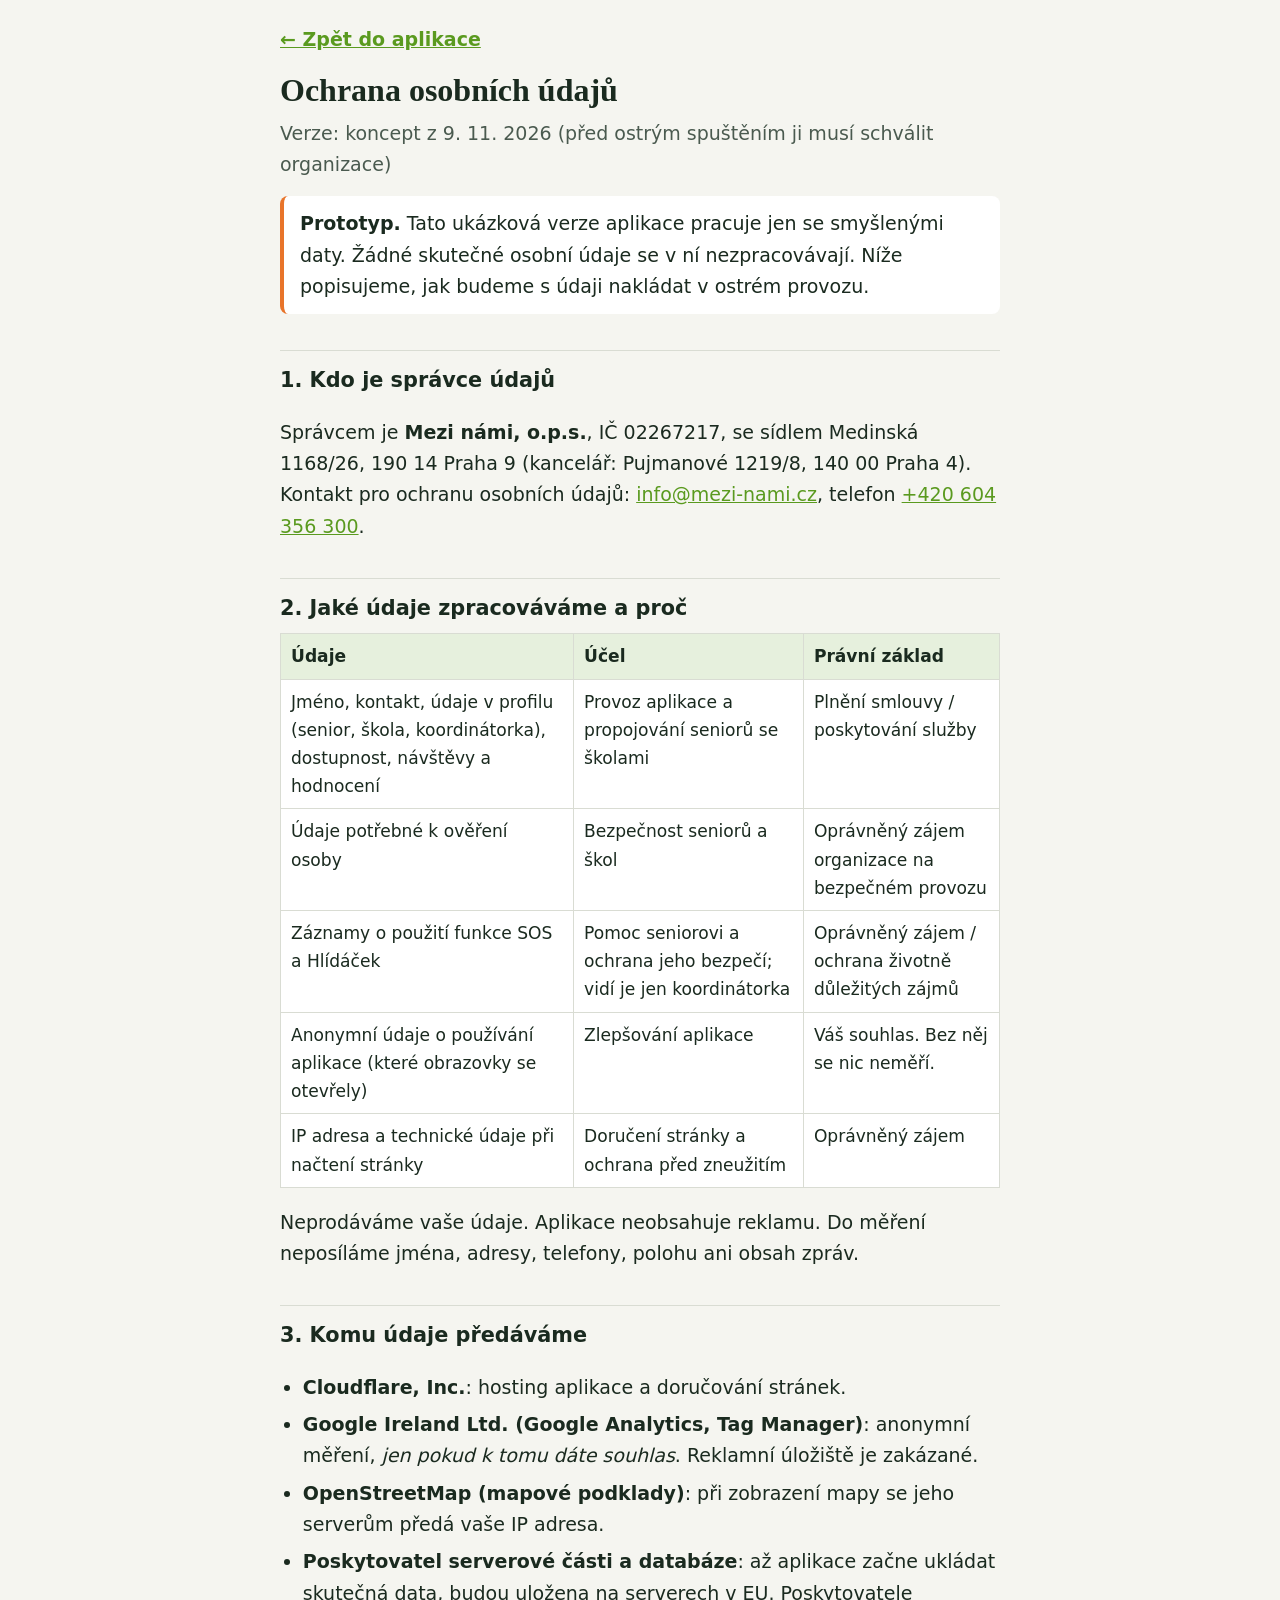
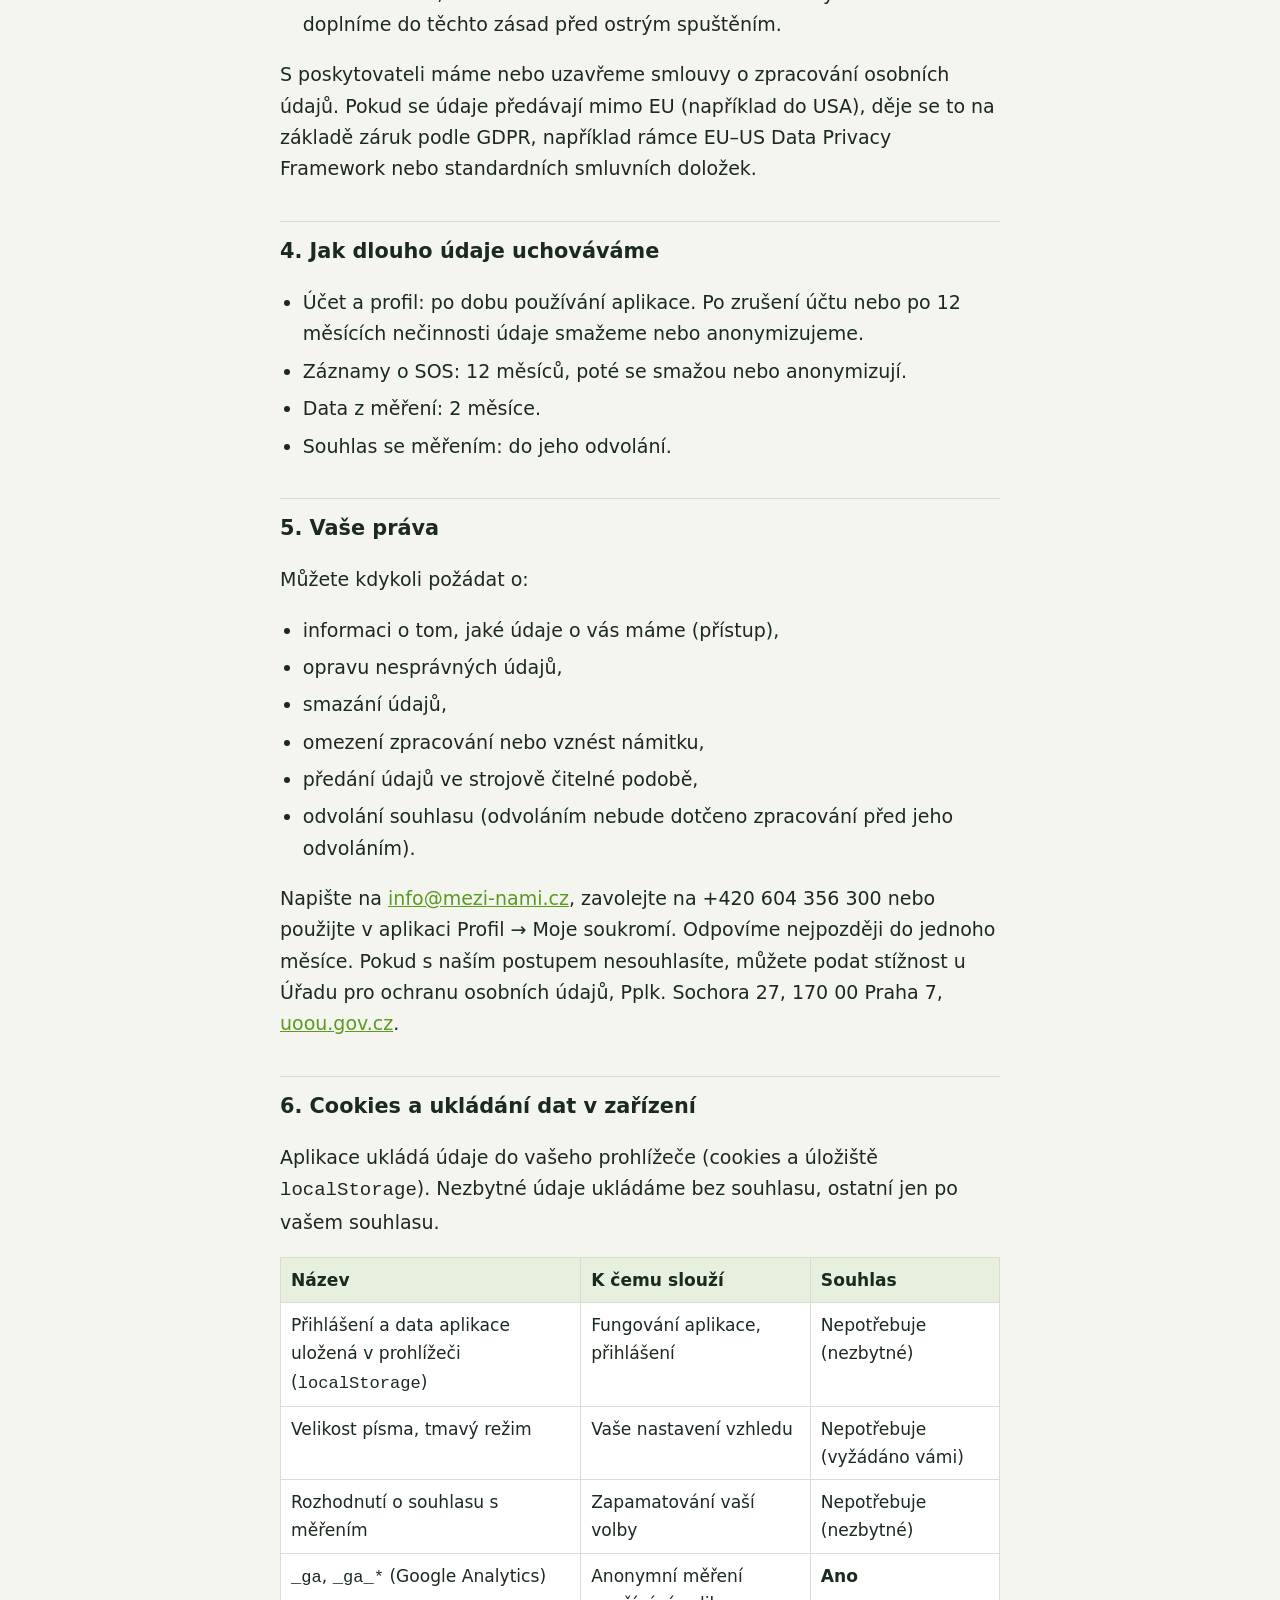
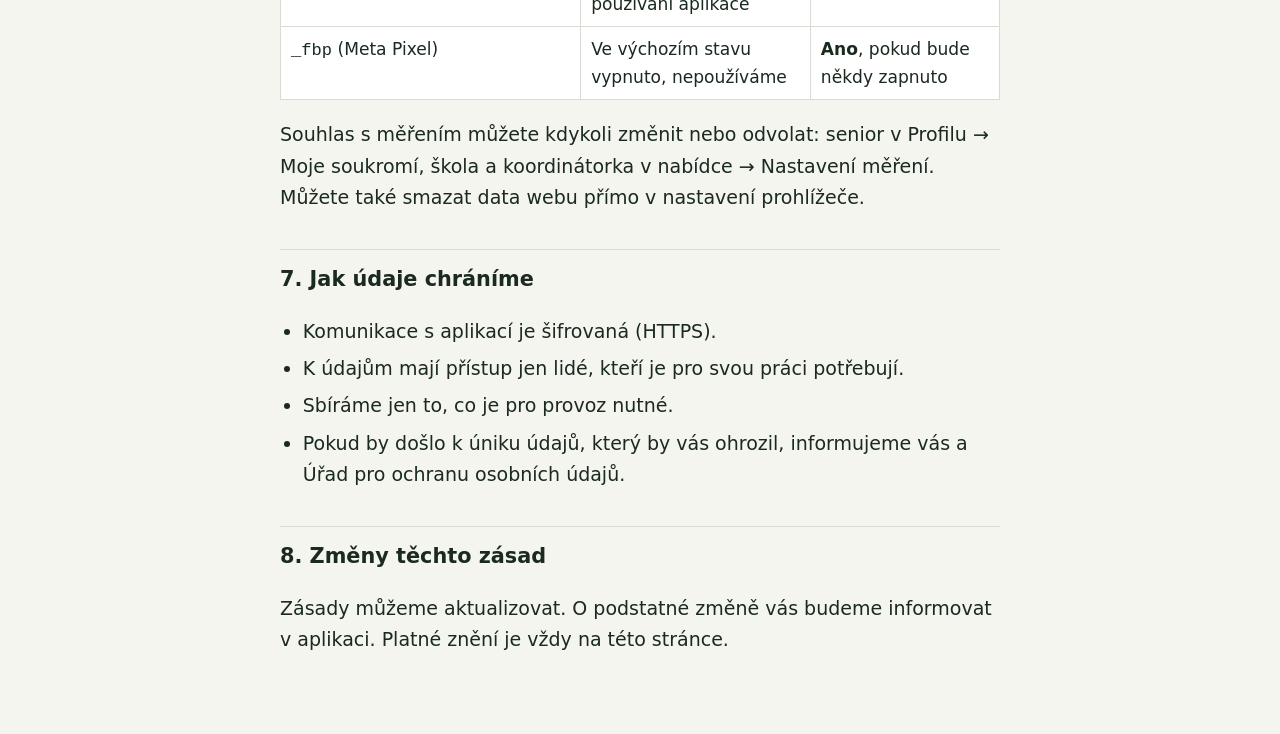
==== privacy.html @ a3307527 "Add files via upload Přidány zásady ochrany osobních údajů a bezpečnostní hlavičky" ====
<!DOCTYPE html>
<html lang="cs">
<head>
<meta charset="utf-8">
<meta name="viewport" content="width=device-width, initial-scale=1">
<title>Ochrana osobních údajů – Mezi námi</title>
<meta name="robots" content="noindex">
<style>
  :root {
    --bg: #f5f5f0; --card: #ffffff; --text: #1a2a1f; --muted: #4a5a4f;
    --green: #5a9a1f; --orange: #e8742a; --line: #d9dcd3;
  }
  @media (prefers-color-scheme: dark) {
    :root { --bg: #16221a; --card: #1f2e24; --text: #f2f3ec; --muted: #b8c2b5; --line: #35463a; }
  }
  * { box-sizing: border-box; }
  body {
    margin: 0; background: var(--bg); color: var(--text);
    font: 19px/1.65 system-ui, -apple-system, "Segoe UI", Roboto, Arial, sans-serif;
  }
  main { max-width: 760px; margin: 0 auto; padding: 24px 20px 64px; }
  a { color: var(--green); }
  .back { display: inline-block; margin-bottom: 16px; font-weight: 600; }
  h1 { font-family: Georgia, "Times New Roman", serif; font-size: 2rem; line-height: 1.2; margin: 0 0 8px; }
  h2 { font-size: 1.3rem; margin: 36px 0 8px; padding-top: 12px; border-top: 1px solid var(--line); }
  .lead { color: var(--muted); margin: 0 0 16px; }
  .note {
    background: var(--card); border-left: 4px solid var(--orange);
    padding: 12px 16px; border-radius: 8px; margin: 16px 0;
  }
  ul { padding-left: 1.2em; }
  li { margin: 6px 0; }
  .table-wrap { overflow-x: auto; }
  table { border-collapse: collapse; width: 100%; background: var(--card); font-size: 0.9em; }
  th, td { border: 1px solid var(--line); padding: 8px 10px; text-align: left; vertical-align: top; }
  th { background: rgba(90, 154, 31, 0.15); }
  button.linkish {
    font: inherit; font-weight: 600; background: var(--green); color: #fff;
    border: 0; border-radius: 10px; padding: 12px 18px; cursor: pointer; min-height: 48px;
  }
</style>
</head>
<body>
<main>
  <a class="back" href="./">← Zpět do aplikace</a>

  <h1>Ochrana osobních údajů</h1>
  <p class="lead">Verze: koncept z 9. 11. 2026 (před ostrým spuštěním ji musí schválit organizace)</p>

  <div class="note">
    <strong>Prototyp.</strong> Tato ukázková verze aplikace pracuje jen se smyšlenými daty.
    Žádné skutečné osobní údaje se v ní nezpracovávají. Níže popisujeme, jak budeme s údaji
    nakládat v ostrém provozu.
  </div>

  <h2>1. Kdo je správce údajů</h2>
  <p>
    Správcem je <strong>Mezi námi, o.p.s.</strong>, IČ 02267217, se sídlem Medinská 1168/26, 190 14 Praha 9
    (kancelář: Pujmanové 1219/8, 140 00 Praha 4).<br>
    Kontakt pro ochranu osobních údajů: <a href="mailto:info@mezi-nami.cz">info@mezi-nami.cz</a>,
    telefon <a href="tel:+420604356300">+420 604 356 300</a>.
  </p>

  <h2>2. Jaké údaje zpracováváme a proč</h2>
  <div class="table-wrap">
  <table>
    <thead><tr><th>Údaje</th><th>Účel</th><th>Právní základ</th></tr></thead>
    <tbody>
      <tr>
        <td>Jméno, kontakt, údaje v profilu (senior, škola, koordinátorka), dostupnost, návštěvy a hodnocení</td>
        <td>Provoz aplikace a propojování seniorů se školami</td>
        <td>Plnění smlouvy / poskytování služby</td>
      </tr>
      <tr>
        <td>Údaje potřebné k ověření osoby</td>
        <td>Bezpečnost seniorů a škol</td>
        <td>Oprávněný zájem organizace na bezpečném provozu</td>
      </tr>
      <tr>
        <td>Záznamy o použití funkce SOS a Hlídáček</td>
        <td>Pomoc seniorovi a ochrana jeho bezpečí; vidí je jen koordinátorka</td>
        <td>Oprávněný zájem / ochrana životně důležitých zájmů</td>
      </tr>
      <tr>
        <td>Anonymní údaje o používání aplikace (které obrazovky se otevřely)</td>
        <td>Zlepšování aplikace</td>
        <td>Váš souhlas. Bez něj se nic neměří.</td>
      </tr>
      <tr>
        <td>IP adresa a technické údaje při načtení stránky</td>
        <td>Doručení stránky a ochrana před zneužitím</td>
        <td>Oprávněný zájem</td>
      </tr>
    </tbody>
  </table>
  </div>
  <p>
    Neprodáváme vaše údaje. Aplikace neobsahuje reklamu. Do měření neposíláme jména, adresy,
    telefony, polohu ani obsah zpráv.
  </p>

  <h2>3. Komu údaje předáváme</h2>
  <ul>
    <li><strong>Cloudflare, Inc.</strong>: hosting aplikace a doručování stránek.</li>
    <li><strong>Google Ireland Ltd. (Google Analytics, Tag Manager)</strong>: anonymní měření, <em>jen pokud k tomu dáte souhlas</em>. Reklamní úložiště je zakázané.</li>
    <li><strong>OpenStreetMap (mapové podklady)</strong>: při zobrazení mapy se jeho serverům předá vaše IP adresa.</li>
    <li><strong>Poskytovatel serverové části a databáze</strong>: až aplikace začne ukládat skutečná data, budou uložena na serverech v EU. Poskytovatele doplníme do těchto zásad před ostrým spuštěním.</li>
  </ul>
  <p>
    S poskytovateli máme nebo uzavřeme smlouvy o zpracování osobních údajů. Pokud se údaje
    předávají mimo EU (například do USA), děje se to na základě záruk podle GDPR, například
    rámce EU–US Data Privacy Framework nebo standardních smluvních doložek.
  </p>

  <h2>4. Jak dlouho údaje uchováváme</h2>
  <ul>
    <li>Účet a profil: po dobu používání aplikace. Po zrušení účtu nebo po 12 měsících nečinnosti údaje smažeme nebo anonymizujeme.</li>
    <li>Záznamy o SOS: 12 měsíců, poté se smažou nebo anonymizují.</li>
    <li>Data z měření: 2 měsíce.</li>
    <li>Souhlas se měřením: do jeho odvolání.</li>
  </ul>

  <h2>5. Vaše práva</h2>
  <p>Můžete kdykoli požádat o:</p>
  <ul>
    <li>informaci o tom, jaké údaje o vás máme (přístup),</li>
    <li>opravu nesprávných údajů,</li>
    <li>smazání údajů,</li>
    <li>omezení zpracování nebo vznést námitku,</li>
    <li>předání údajů ve strojově čitelné podobě,</li>
    <li>odvolání souhlasu (odvoláním nebude dotčeno zpracování před jeho odvoláním).</li>
  </ul>
  <p>
    Napište na <a href="mailto:info@mezi-nami.cz">info@mezi-nami.cz</a>, zavolejte na +420 604 356 300 nebo použijte v aplikaci Profil → Moje soukromí.
    Odpovíme nejpozději do jednoho měsíce. Pokud s naším postupem nesouhlasíte, můžete podat
    stížnost u Úřadu pro ochranu osobních údajů, Pplk. Sochora 27, 170 00 Praha 7,
    <a href="https://uoou.gov.cz" rel="noopener">uoou.gov.cz</a>.
  </p>

  <h2>6. Cookies a ukládání dat v zařízení</h2>
  <p>
    Aplikace ukládá údaje do vašeho prohlížeče (cookies a úložiště <code>localStorage</code>).
    Nezbytné údaje ukládáme bez souhlasu, ostatní jen po vašem souhlasu.
  </p>
  <div class="table-wrap">
  <table>
    <thead><tr><th>Název</th><th>K čemu slouží</th><th>Souhlas</th></tr></thead>
    <tbody>
      <tr>
        <td>Přihlášení a data aplikace uložená v prohlížeči (<code>localStorage</code>)</td>
        <td>Fungování aplikace, přihlášení</td>
        <td>Nepotřebuje (nezbytné)</td>
      </tr>
      <tr>
        <td>Velikost písma, tmavý režim</td>
        <td>Vaše nastavení vzhledu</td>
        <td>Nepotřebuje (vyžádáno vámi)</td>
      </tr>
      <tr>
        <td>Rozhodnutí o souhlasu s měřením</td>
        <td>Zapamatování vaší volby</td>
        <td>Nepotřebuje (nezbytné)</td>
      </tr>
      <tr>
        <td><code>_ga</code>, <code>_ga_*</code> (Google Analytics)</td>
        <td>Anonymní měření používání aplikace</td>
        <td><strong>Ano</strong></td>
      </tr>
      <tr>
        <td><code>_fbp</code> (Meta Pixel)</td>
        <td>Ve výchozím stavu vypnuto, nepoužíváme</td>
        <td><strong>Ano</strong>, pokud bude někdy zapnuto</td>
      </tr>
    </tbody>
  </table>
  </div>
  <p>
    Souhlas s měřením můžete kdykoli změnit nebo odvolat: senior v Profilu → Moje soukromí,
    škola a koordinátorka v nabídce → Nastavení měření. Můžete také smazat data webu přímo
    v nastavení prohlížeče.
  </p>

  <h2>7. Jak údaje chráníme</h2>
  <ul>
    <li>Komunikace s aplikací je šifrovaná (HTTPS).</li>
    <li>K údajům mají přístup jen lidé, kteří je pro svou práci potřebují.</li>
    <li>Sbíráme jen to, co je pro provoz nutné.</li>
    <li>Pokud by došlo k úniku údajů, který by vás ohrozil, informujeme vás a Úřad pro ochranu osobních údajů.</li>
  </ul>

  <h2>8. Změny těchto zásad</h2>
  <p>Zásady můžeme aktualizovat. O podstatné změně vás budeme informovat v aplikaci. Platné znění je vždy na této stránce.</p>
</main>
</body>
</html>
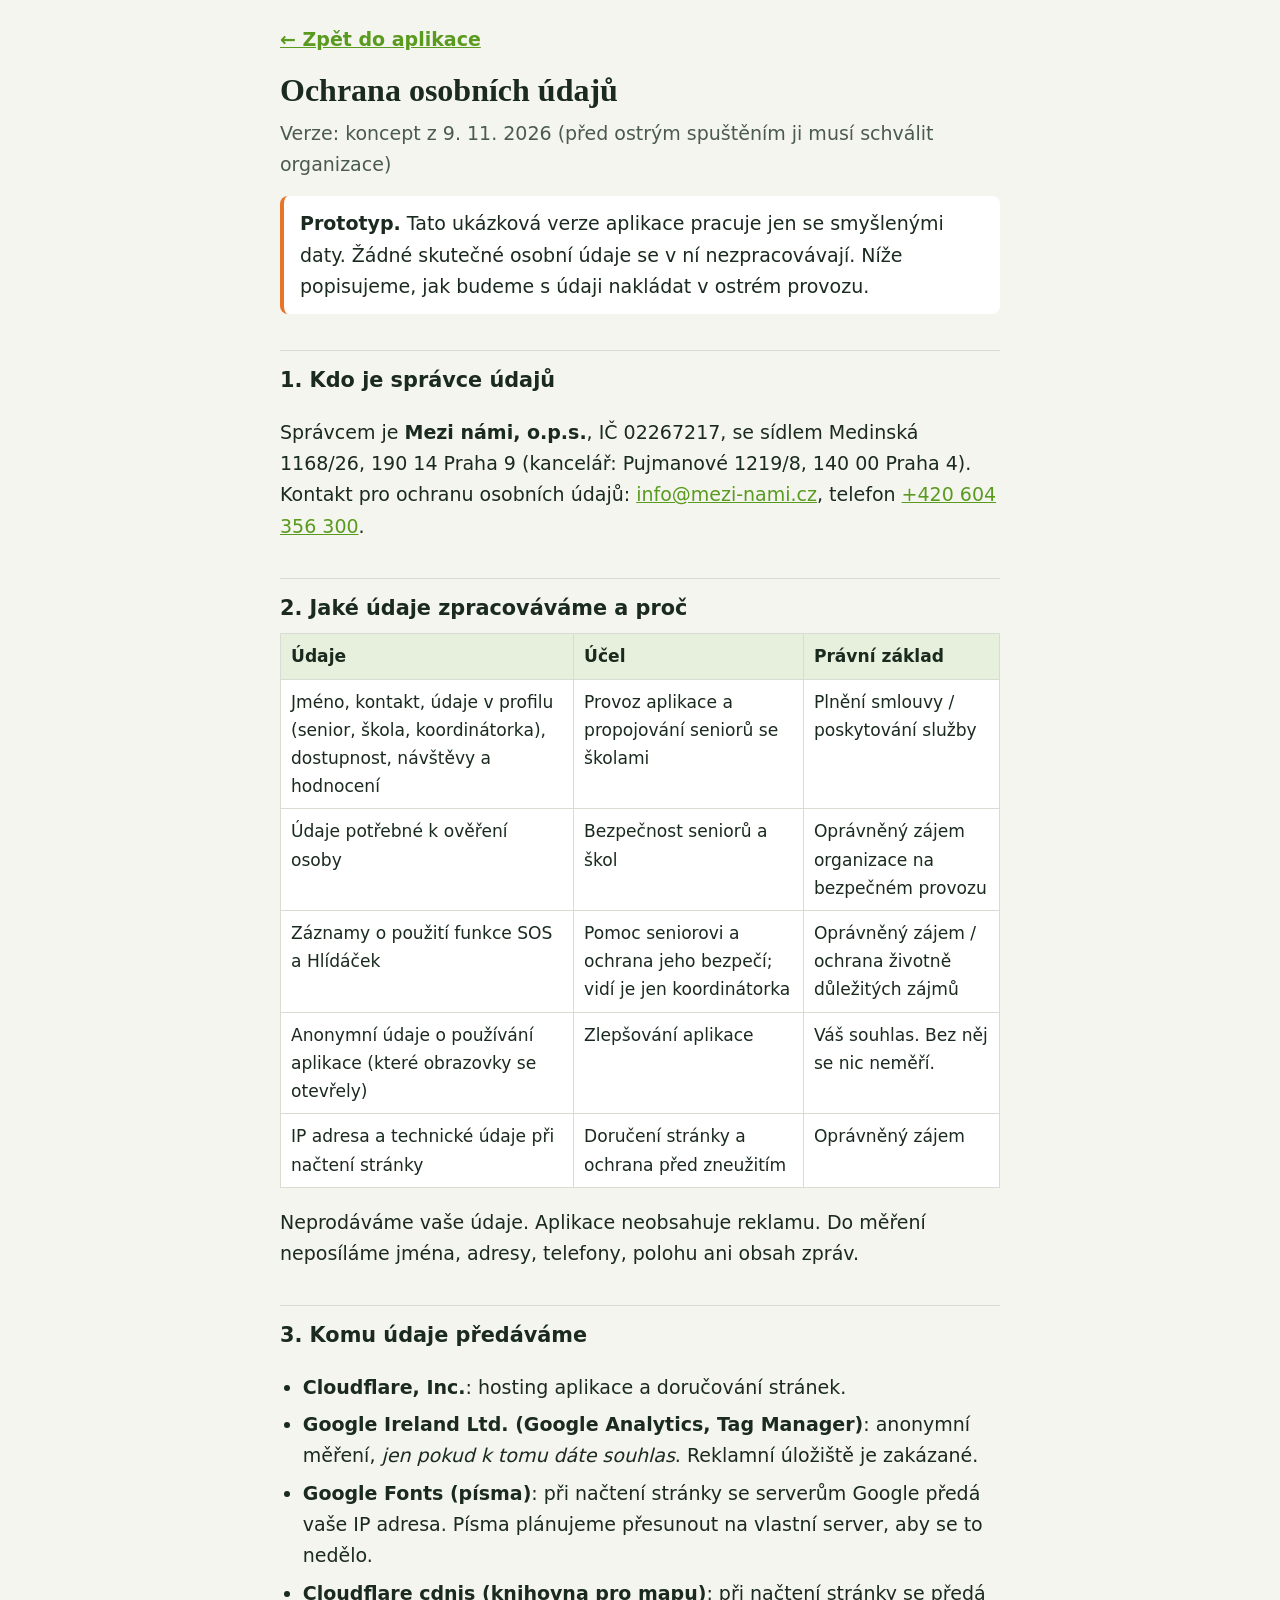
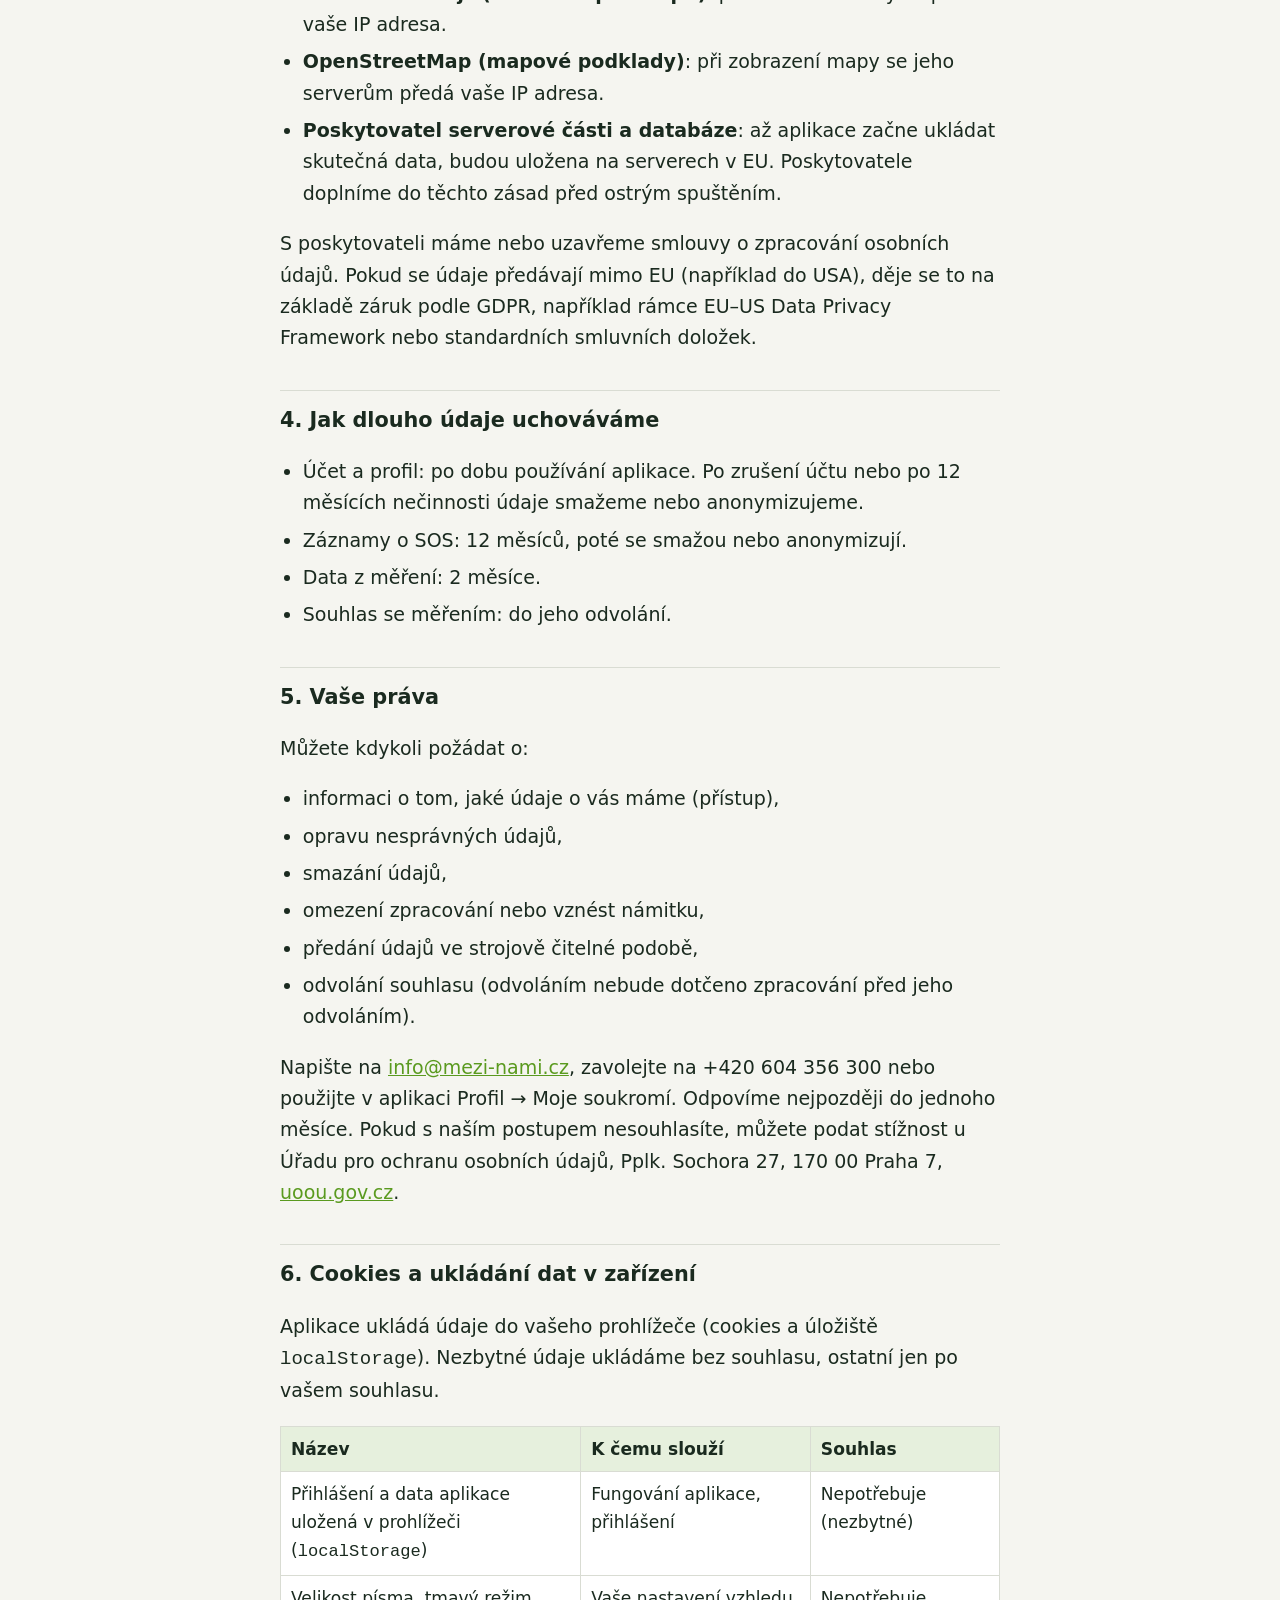
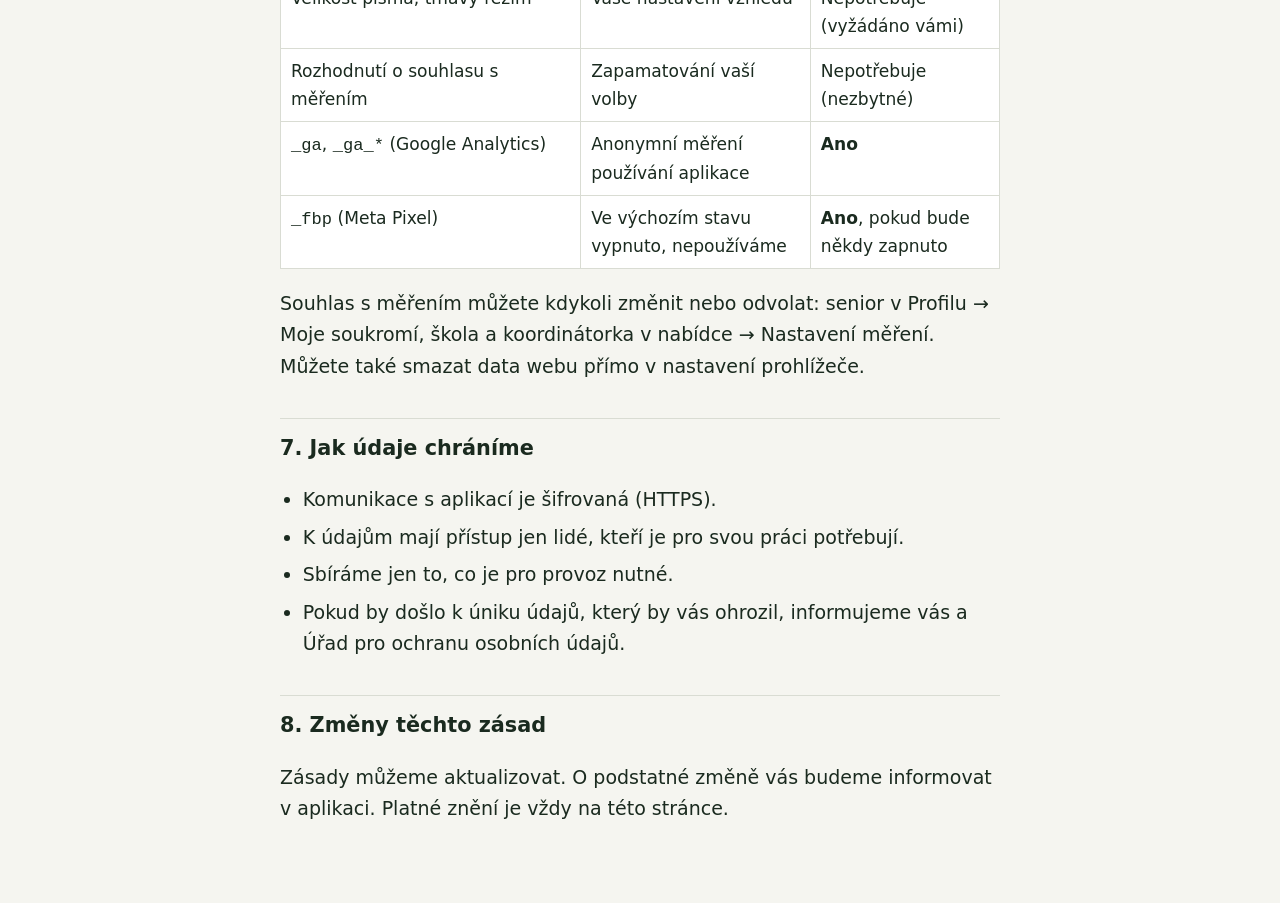
==== commit 7a4ec6f0: "Add files via upload" ====
--- a/privacy.html
+++ b/privacy.html
@@ -103,6 +103,8 @@
   <ul>
     <li><strong>Cloudflare, Inc.</strong>: hosting aplikace a doručování stránek.</li>
     <li><strong>Google Ireland Ltd. (Google Analytics, Tag Manager)</strong>: anonymní měření, <em>jen pokud k tomu dáte souhlas</em>. Reklamní úložiště je zakázané.</li>
+    <li><strong>Google Fonts (písma)</strong>: při načtení stránky se serverům Google předá vaše IP adresa. Písma plánujeme přesunout na vlastní server, aby se to nedělo.</li>
+    <li><strong>Cloudflare cdnjs (knihovna pro mapu)</strong>: při načtení stránky se předá vaše IP adresa.</li>
     <li><strong>OpenStreetMap (mapové podklady)</strong>: při zobrazení mapy se jeho serverům předá vaše IP adresa.</li>
     <li><strong>Poskytovatel serverové části a databáze</strong>: až aplikace začne ukládat skutečná data, budou uložena na serverech v EU. Poskytovatele doplníme do těchto zásad před ostrým spuštěním.</li>
   </ul>
